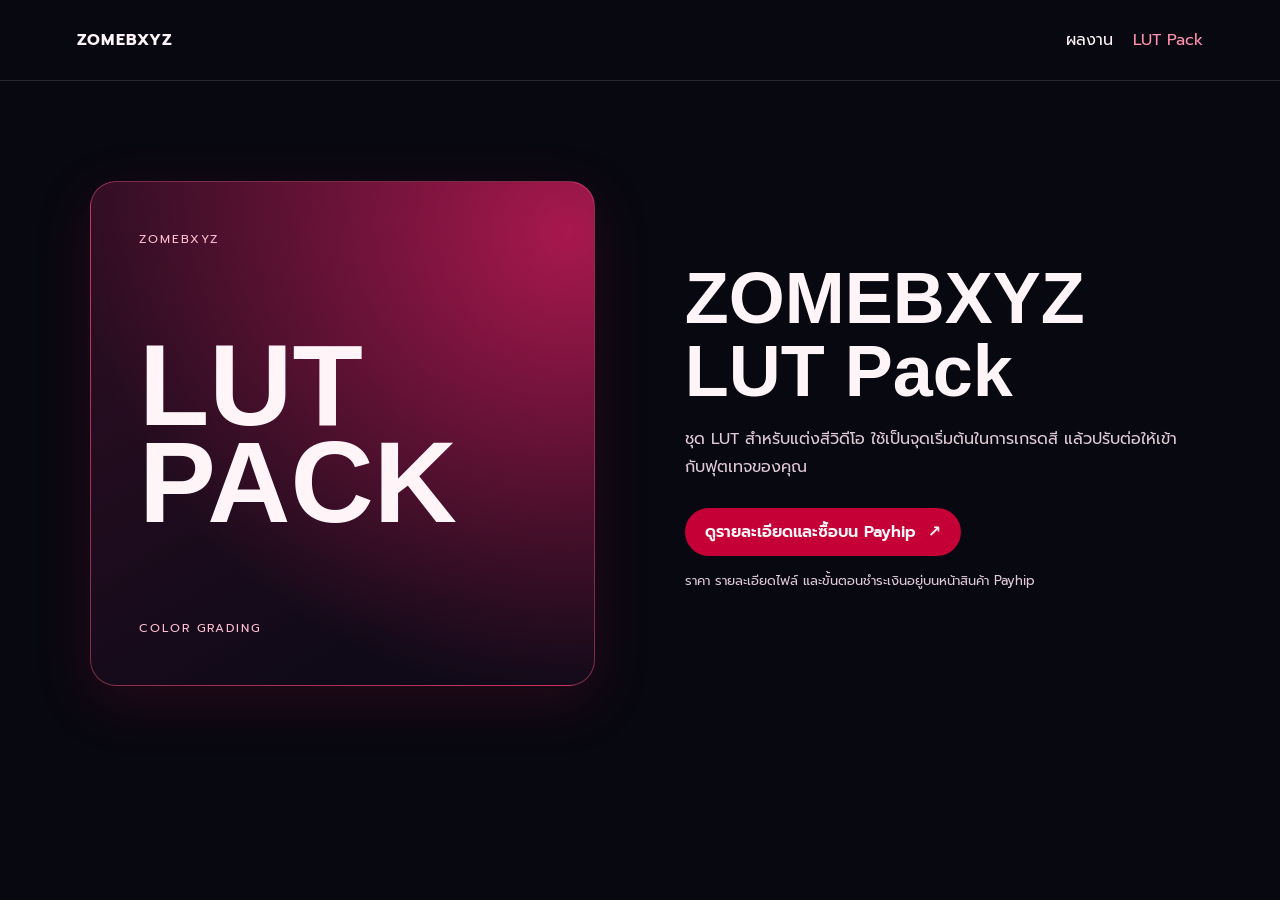
==== lut-pack.html @ b0e829d6 "Add LUT Pack storefront linking to Payhip" ====
<!doctype html>
<html lang="th">
<head>
  <meta charset="utf-8">
  <meta name="viewport" content="width=device-width, initial-scale=1">
  <meta name="description" content="LUT Pack จาก ZOMEBXYZ สำหรับแต่งสีวิดีโอ ดูรายละเอียดและซื้อผ่าน Payhip">
  <title>LUT Pack | ZOMEBXYZ</title>
  <link rel="preconnect" href="https://fonts.googleapis.com">
  <link rel="preconnect" href="https://fonts.gstatic.com" crossorigin>
  <link href="https://fonts.googleapis.com/css2?family=Prompt:wght@400;500;600;700&display=swap" rel="stylesheet">
  <link rel="stylesheet" href="lut-pack.css">
</head>
<body>
  <header class="shop-header">
    <a class="shop-brand" href="./">ZOMEBXYZ</a>
    <nav aria-label="เมนูหลัก">
      <a href="./#portfolio">ผลงาน</a>
      <a href="./lut-pack.html" aria-current="page">LUT Pack</a>
    </nav>
  </header>
  <main class="shop-main">
    <section class="product" aria-labelledby="product-title">
      <div class="product-cover" aria-hidden="true">
        <span>ZOMEBXYZ</span>
        <strong>LUT<br>PACK</strong>
        <span>COLOR GRADING</span>
      </div>
      <div class="product-copy">
        <h1 id="product-title">ZOMEBXYZ<br>LUT Pack</h1>
        <p>ชุด LUT สำหรับแต่งสีวิดีโอ ใช้เป็นจุดเริ่มต้นในการเกรดสี แล้วปรับต่อให้เข้ากับฟุตเทจของคุณ</p>
        <a class="buy-link" href="https://payhip.com/b/VjQ5W">ดูรายละเอียดและซื้อบน Payhip <span aria-hidden="true">↗</span></a>
        <p class="purchase-note">ราคา รายละเอียดไฟล์ และขั้นตอนชำระเงินอยู่บนหน้าสินค้า Payhip</p>
      </div>
    </section>
  </main>
</body>
</html>
---- lut-pack.css ----
:root {
  color-scheme: dark;
  font-family: Prompt, system-ui, sans-serif;
  color: #fff5f8;
  background: #080811;
}

* { box-sizing: border-box; }
body { margin: 0; }
a { color: inherit; }
a:focus-visible { outline: 2px solid #ff9ab4; outline-offset: 5px; }

.shop-header {
  display: flex;
  flex-wrap: wrap;
  align-items: center;
  justify-content: space-between;
  gap: 12px 24px;
  padding: 20px max(6vw, 20px);
  border-bottom: 1px solid #ffffff21;
}
.shop-header nav { display: flex; gap: 20px; }
.shop-header a { text-decoration: none; padding-block: 8px; }
.shop-brand { font-weight: 700; letter-spacing: .08em; }
[aria-current="page"] { color: #ff91ae; }

.shop-main { width: min(1100px, 90%); margin: clamp(34px, 8vw, 100px) auto; }
.product {
  display: grid;
  grid-template-columns: minmax(0, 1fr) minmax(0, 1fr);
  align-items: center;
  gap: clamp(28px, 7vw, 92px);
}
.product-cover {
  display: flex;
  flex-direction: column;
  justify-content: space-between;
  min-height: 310px;
  aspect-ratio: 1 / 1;
  padding: clamp(22px, 4vw, 48px);
  border: 1px solid #ff597d70;
  border-radius: 26px;
  background: radial-gradient(ellipse at 95% 10%, #a8184d, transparent 72%), linear-gradient(150deg, #300e24, #100a18 78%);
  box-shadow: 0 16px 56px #ba16432b;
}
.product-cover span { color: #ffc1d1; font-size: 12px; letter-spacing: .16em; }
.product-cover strong { font: 900 clamp(70px, 9vw, 125px)/.84 Impact, 'Arial Narrow', sans-serif; }
.product-copy h1 { margin: 0; font: 900 clamp(38px, 6vw, 72px)/1.02 Impact, 'Arial Narrow', sans-serif; }
.product-copy p { color: #e0cbd5; line-height: 1.8; }
.buy-link {
  display: inline-flex;
  align-items: center;
  gap: 12px;
  min-height: 48px;
  margin-top: 10px;
  padding: 10px 20px;
  border-radius: 30px;
  background: #c50037;
  font-weight: 600;
  text-decoration: none;
}
.buy-link:hover { background: #da1048; }
.purchase-note { font-size: 13px; }

@media (max-width: 660px) {
  .product { grid-template-columns: minmax(0, 1fr); }
  .product-cover { min-height: 230px; aspect-ratio: 5 / 4; }
}
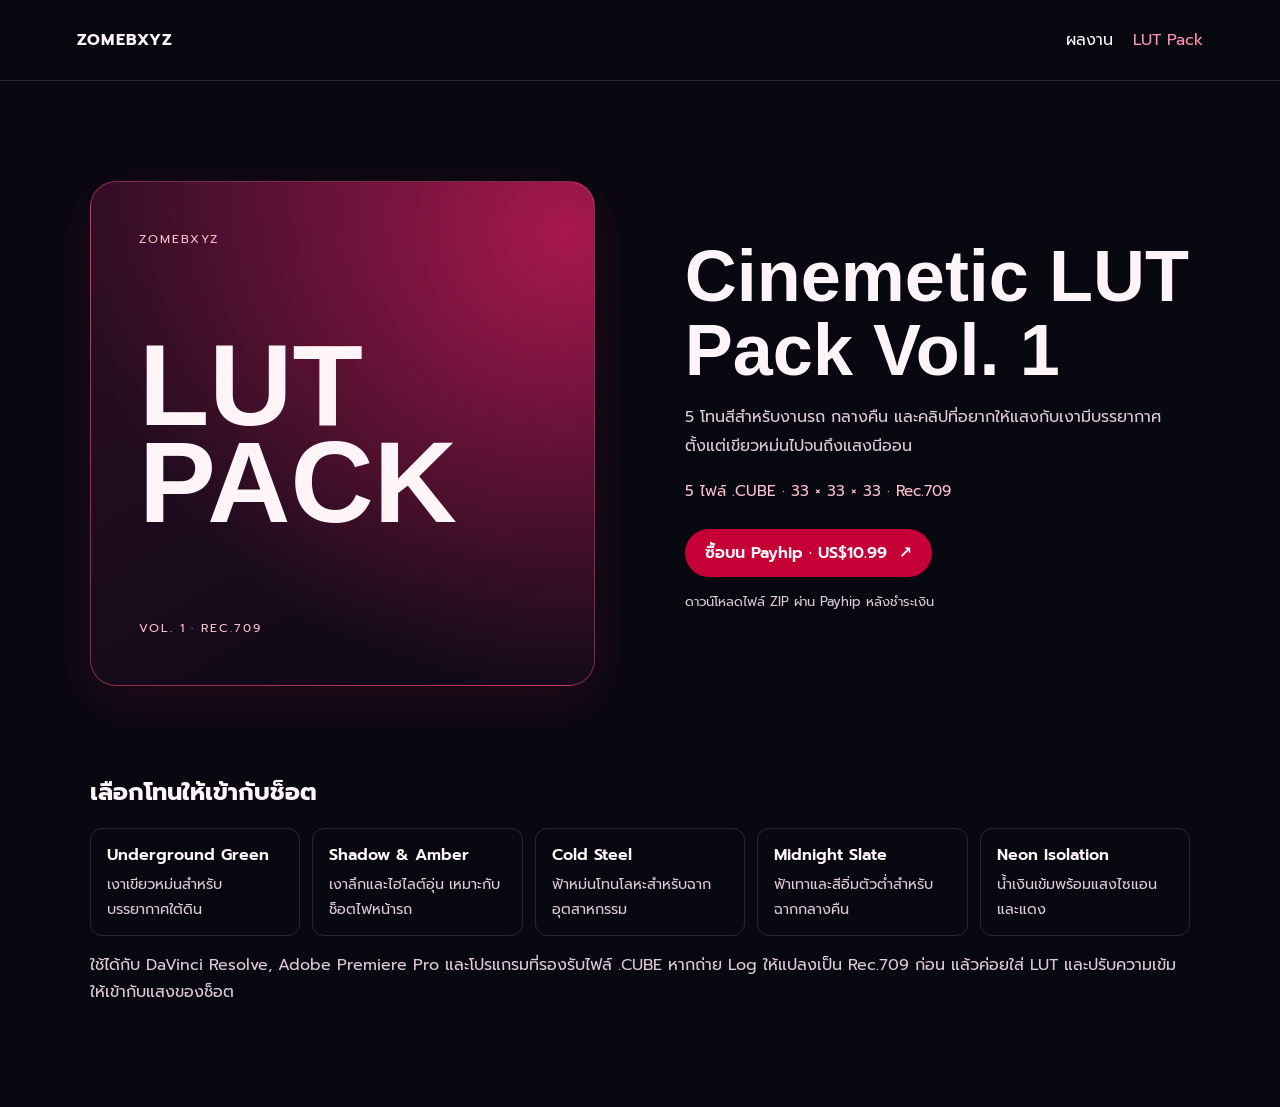
==== commit 2520ee13: "Update LUT storefront with verified product details" ====
--- a/lut-pack.html
+++ b/lut-pack.html
@@ -3,8 +3,8 @@
 <head>
   <meta charset="utf-8">
   <meta name="viewport" content="width=device-width, initial-scale=1">
-  <meta name="description" content="LUT Pack จาก ZOMEBXYZ สำหรับแต่งสีวิดีโอ ดูรายละเอียดและซื้อผ่าน Payhip">
-  <title>LUT Pack | ZOMEBXYZ</title>
+  <meta name="description" content="ZOMEBXYZ Cinemetic LUT Pack Vol. 1 รวม 5 โทนสีสำหรับฟุตเทจ Rec.709 พร้อมดาวน์โหลดผ่าน Payhip">
+  <title>Cinemetic LUT Pack Vol. 1 | ZOMEBXYZ</title>
   <link rel="preconnect" href="https://fonts.googleapis.com">
   <link rel="preconnect" href="https://fonts.gstatic.com" crossorigin>
   <link href="https://fonts.googleapis.com/css2?family=Prompt:wght@400;500;600;700&display=swap" rel="stylesheet">
@@ -23,14 +23,26 @@
       <div class="product-cover" aria-hidden="true">
         <span>ZOMEBXYZ</span>
         <strong>LUT<br>PACK</strong>
-        <span>COLOR GRADING</span>
+        <span>VOL. 1 · REC.709</span>
       </div>
       <div class="product-copy">
-        <h1 id="product-title">ZOMEBXYZ<br>LUT Pack</h1>
-        <p>ชุด LUT สำหรับแต่งสีวิดีโอ ใช้เป็นจุดเริ่มต้นในการเกรดสี แล้วปรับต่อให้เข้ากับฟุตเทจของคุณ</p>
-        <a class="buy-link" href="https://payhip.com/b/VjQ5W">ดูรายละเอียดและซื้อบน Payhip <span aria-hidden="true">↗</span></a>
-        <p class="purchase-note">ราคา รายละเอียดไฟล์ และขั้นตอนชำระเงินอยู่บนหน้าสินค้า Payhip</p>
+        <h1 id="product-title" lang="en">Cinemetic LUT Pack Vol. 1</h1>
+        <p>5 โทนสีสำหรับงานรถ กลางคืน และคลิปที่อยากให้แสงกับเงามีบรรยากาศ ตั้งแต่เขียวหม่นไปจนถึงแสงนีออน</p>
+        <p class="product-specs">5 ไฟล์ .CUBE · 33 × 33 × 33 · Rec.709</p>
+        <a class="buy-link" href="https://payhip.com/b/VjQ5W">ซื้อบน Payhip · US$10.99 <span aria-hidden="true">↗</span></a>
+        <p class="purchase-note">ดาวน์โหลดไฟล์ ZIP ผ่าน Payhip หลังชำระเงิน</p>
       </div>
+    </section>
+    <section class="product-details" aria-labelledby="looks-title">
+      <h2 id="looks-title">เลือกโทนให้เข้ากับช็อต</h2>
+      <dl class="looks">
+        <div><dt lang="en">Underground Green</dt><dd>เงาเขียวหม่นสำหรับบรรยากาศใต้ดิน</dd></div>
+        <div><dt lang="en">Shadow &amp; Amber</dt><dd>เงาลึกและไฮไลต์อุ่น เหมาะกับช็อตไฟหน้ารถ</dd></div>
+        <div><dt lang="en">Cold Steel</dt><dd>ฟ้าหม่นโทนโลหะสำหรับฉากอุตสาหกรรม</dd></div>
+        <div><dt lang="en">Midnight Slate</dt><dd>ฟ้าเทาและสีอิ่มตัวต่ำสำหรับฉากกลางคืน</dd></div>
+        <div><dt lang="en">Neon Isolation</dt><dd>น้ำเงินเข้มพร้อมแสงไซแอนและแดง</dd></div>
+      </dl>
+      <p>ใช้ได้กับ DaVinci Resolve, Adobe Premiere Pro และโปรแกรมที่รองรับไฟล์ .CUBE หากถ่าย Log ให้แปลงเป็น Rec.709 ก่อน แล้วค่อยใส่ LUT และปรับความเข้มให้เข้ากับแสงของช็อต</p>
     </section>
   </main>
 </body>
--- a/lut-pack.css
+++ b/lut-pack.css
@@ -61,6 +61,14 @@
 }
 .buy-link:hover { background: #da1048; }
 .purchase-note { font-size: 13px; }
+.product-copy .product-specs { color: #ffc1d1; font-size: .95rem; }
+.product-details { margin-top: clamp(44px, 8vw, 88px); }
+.product-details h2 { margin-bottom: 18px; }
+.product-details p, .looks dd { color: #e0cbd5; line-height: 1.7; }
+.looks { display: grid; grid-template-columns: repeat(auto-fit, minmax(min(190px, 100%), 1fr)); gap: 12px; }
+.looks div { padding: 14px 16px; border: 1px solid #ffffff21; border-radius: 12px; }
+.looks dt { font-weight: 600; }
+.looks dd { margin: 5px 0 0; font-size: .9rem; }
 
 @media (max-width: 660px) {
   .product { grid-template-columns: minmax(0, 1fr); }
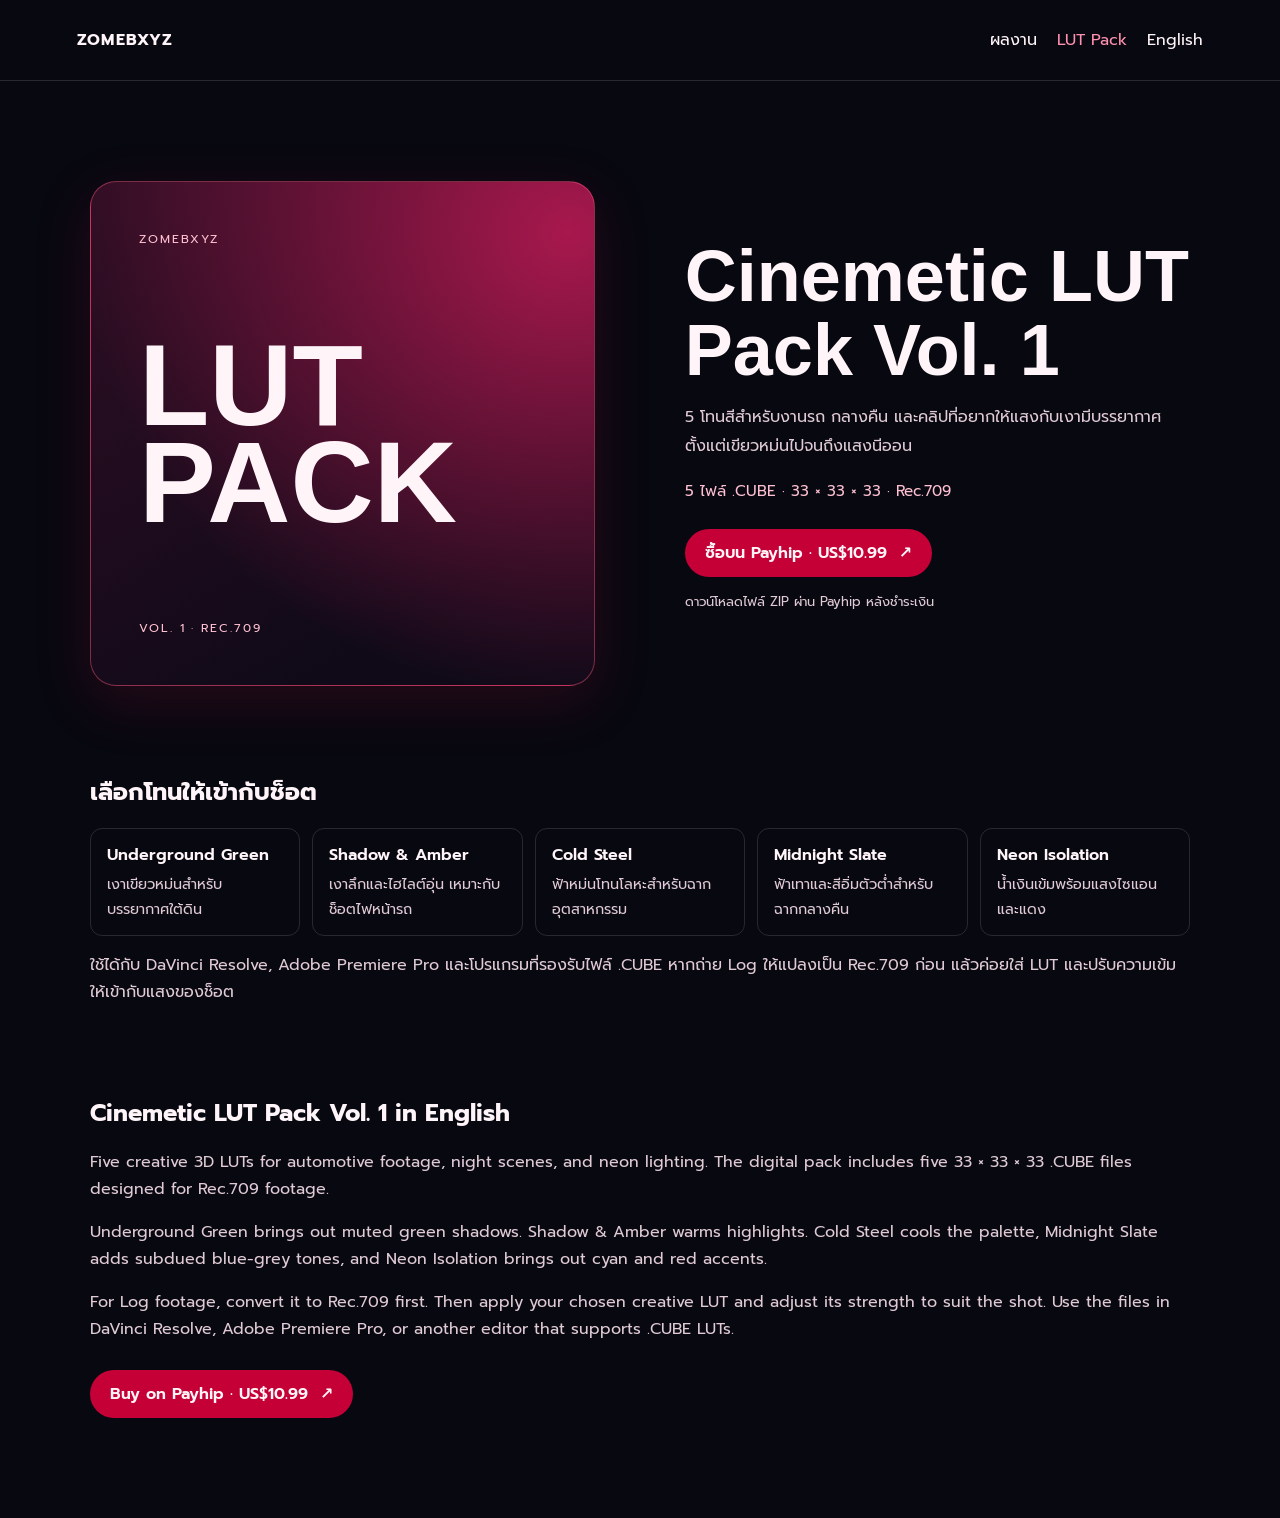
==== commit 3f428e9f: "Add English product details to the LUT storefront" ====
--- a/lut-pack.html
+++ b/lut-pack.html
@@ -16,6 +16,7 @@
     <nav aria-label="เมนูหลัก">
       <a href="./#portfolio">ผลงาน</a>
       <a href="./lut-pack.html" aria-current="page">LUT Pack</a>
+      <a href="#english" lang="en">English</a>
     </nav>
   </header>
   <main class="shop-main">
@@ -44,6 +45,13 @@
       </dl>
       <p>ใช้ได้กับ DaVinci Resolve, Adobe Premiere Pro และโปรแกรมที่รองรับไฟล์ .CUBE หากถ่าย Log ให้แปลงเป็น Rec.709 ก่อน แล้วค่อยใส่ LUT และปรับความเข้มให้เข้ากับแสงของช็อต</p>
     </section>
+    <section class="product-details" id="english" lang="en" aria-labelledby="english-title">
+      <h2 id="english-title">Cinemetic LUT Pack Vol. 1 in English</h2>
+      <p>Five creative 3D LUTs for automotive footage, night scenes, and neon lighting. The digital pack includes five 33 × 33 × 33 .CUBE files designed for Rec.709 footage.</p>
+      <p>Underground Green brings out muted green shadows. Shadow &amp; Amber warms highlights. Cold Steel cools the palette, Midnight Slate adds subdued blue-grey tones, and Neon Isolation brings out cyan and red accents.</p>
+      <p>For Log footage, convert it to Rec.709 first. Then apply your chosen creative LUT and adjust its strength to suit the shot. Use the files in DaVinci Resolve, Adobe Premiere Pro, or another editor that supports .CUBE LUTs.</p>
+      <a class="buy-link" href="https://payhip.com/b/VjQ5W">Buy on Payhip · US$10.99 <span aria-hidden="true">↗</span></a>
+    </section>
   </main>
 </body>
 </html>
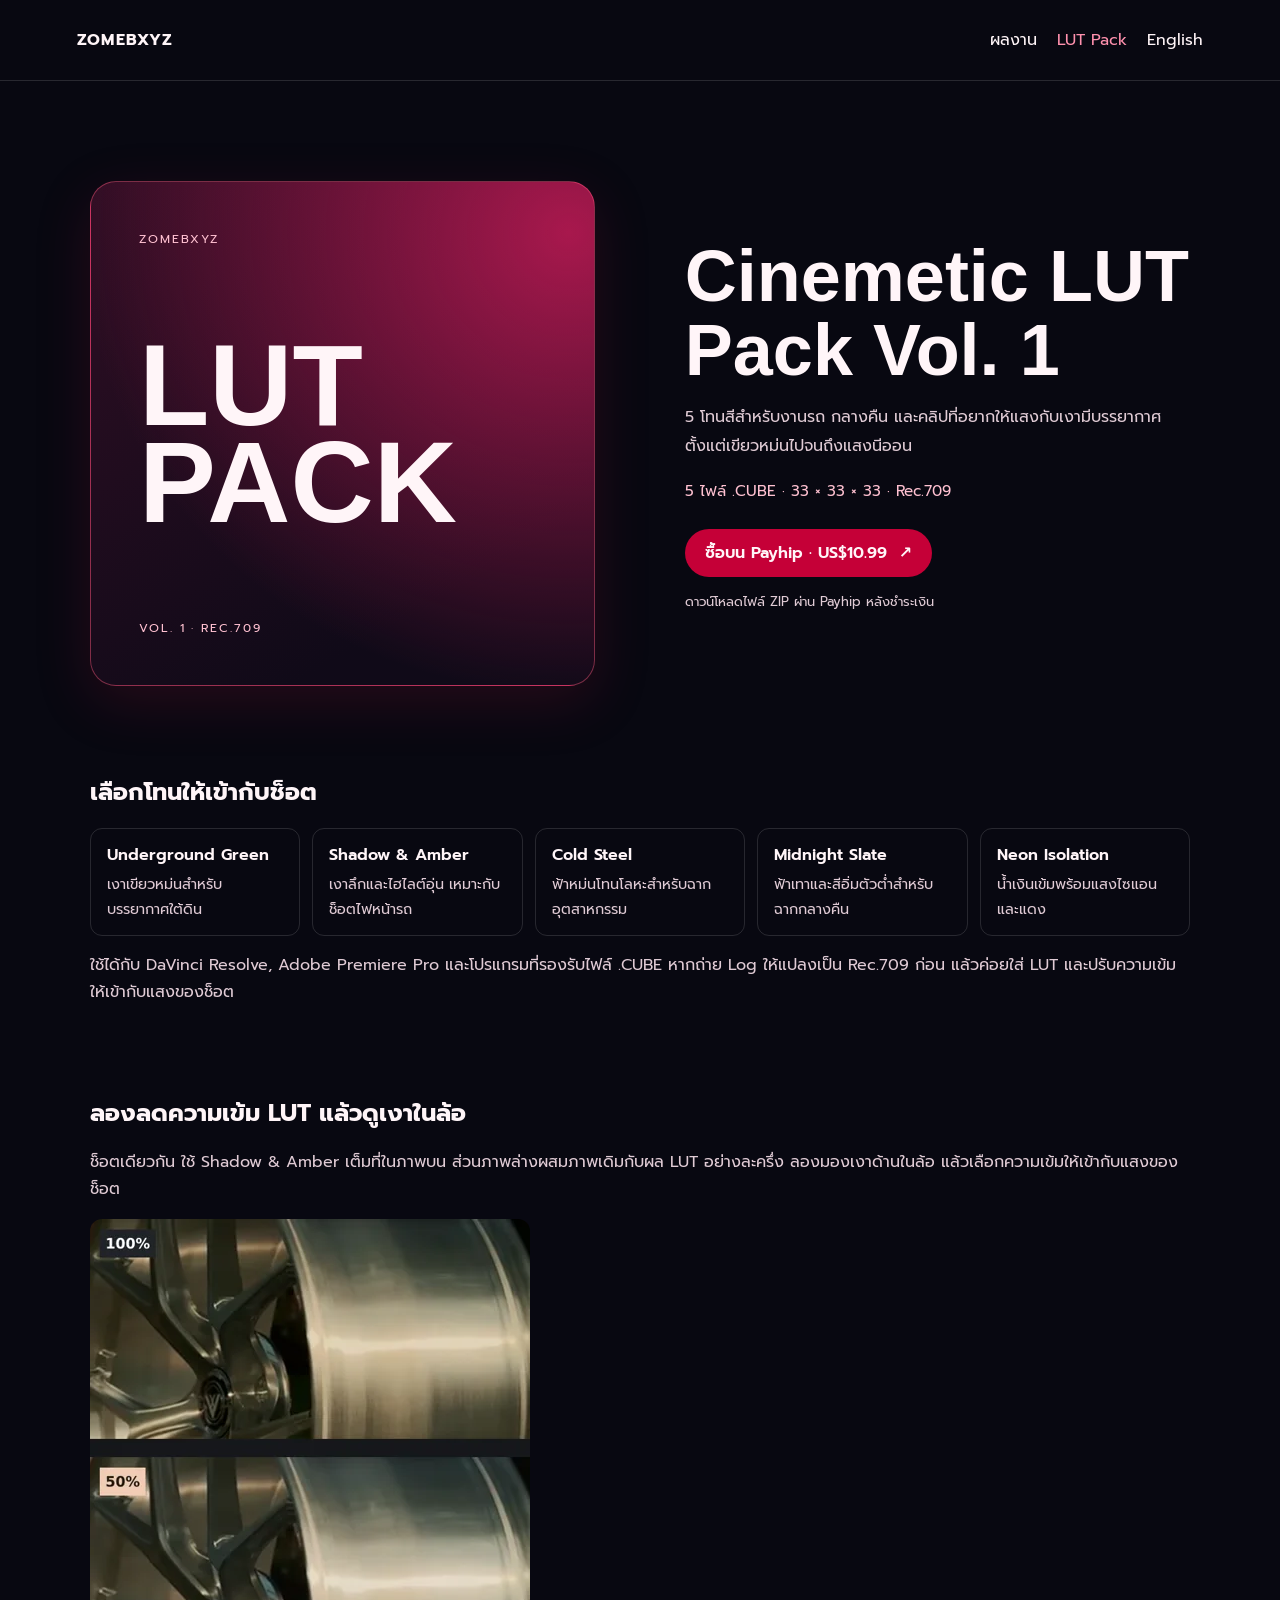
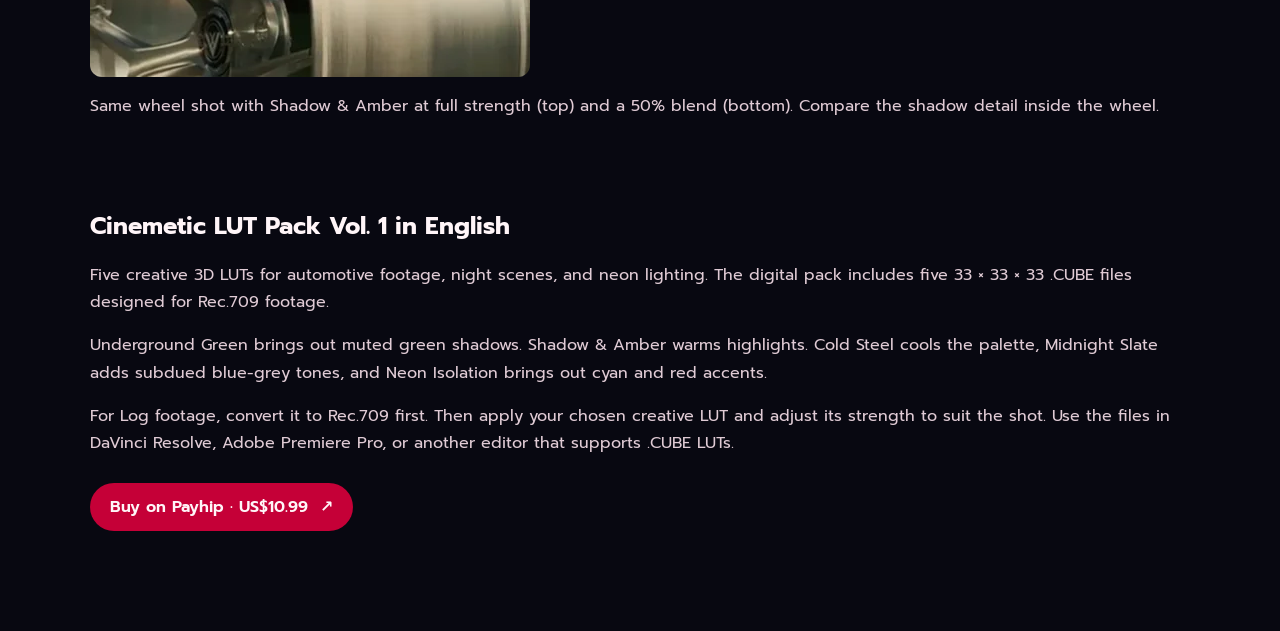
==== commit e7c10eb0: "Show Shadow & Amber strength comparison on LUT pack page" ====
--- a/lut-pack.html
+++ b/lut-pack.html
@@ -45,6 +45,14 @@
       </dl>
       <p>ใช้ได้กับ DaVinci Resolve, Adobe Premiere Pro และโปรแกรมที่รองรับไฟล์ .CUBE หากถ่าย Log ให้แปลงเป็น Rec.709 ก่อน แล้วค่อยใส่ LUT และปรับความเข้มให้เข้ากับแสงของช็อต</p>
     </section>
+    <section class="product-details" id="lut-demo" aria-labelledby="lut-demo-title">
+      <h2 id="lut-demo-title">ลองลดความเข้ม LUT แล้วดูเงาในล้อ</h2>
+      <p>ช็อตเดียวกัน ใช้ Shadow &amp; Amber เต็มที่ในภาพบน ส่วนภาพล่างผสมภาพเดิมกับผล LUT อย่างละครึ่ง ลองมองเงาด้านในล้อ แล้วเลือกความเข้มให้เข้ากับแสงของช็อต</p>
+      <img src="assets/lut-shadow-amber-strength.webp" width="440" height="458" loading="lazy" decoding="async"
+        style="display: block; max-width: 100%; height: auto; border-radius: 12px"
+        alt="ภาพเปรียบเทียบช็อตล้อเดียวกัน ด้านบน Shadow &amp; Amber 100% ด้านล่าง 50%">
+      <p lang="en">Same wheel shot with Shadow &amp; Amber at full strength (top) and a 50% blend (bottom). Compare the shadow detail inside the wheel.</p>
+    </section>
     <section class="product-details" id="english" lang="en" aria-labelledby="english-title">
       <h2 id="english-title">Cinemetic LUT Pack Vol. 1 in English</h2>
       <p>Five creative 3D LUTs for automotive footage, night scenes, and neon lighting. The digital pack includes five 33 × 33 × 33 .CUBE files designed for Rec.709 footage.</p>
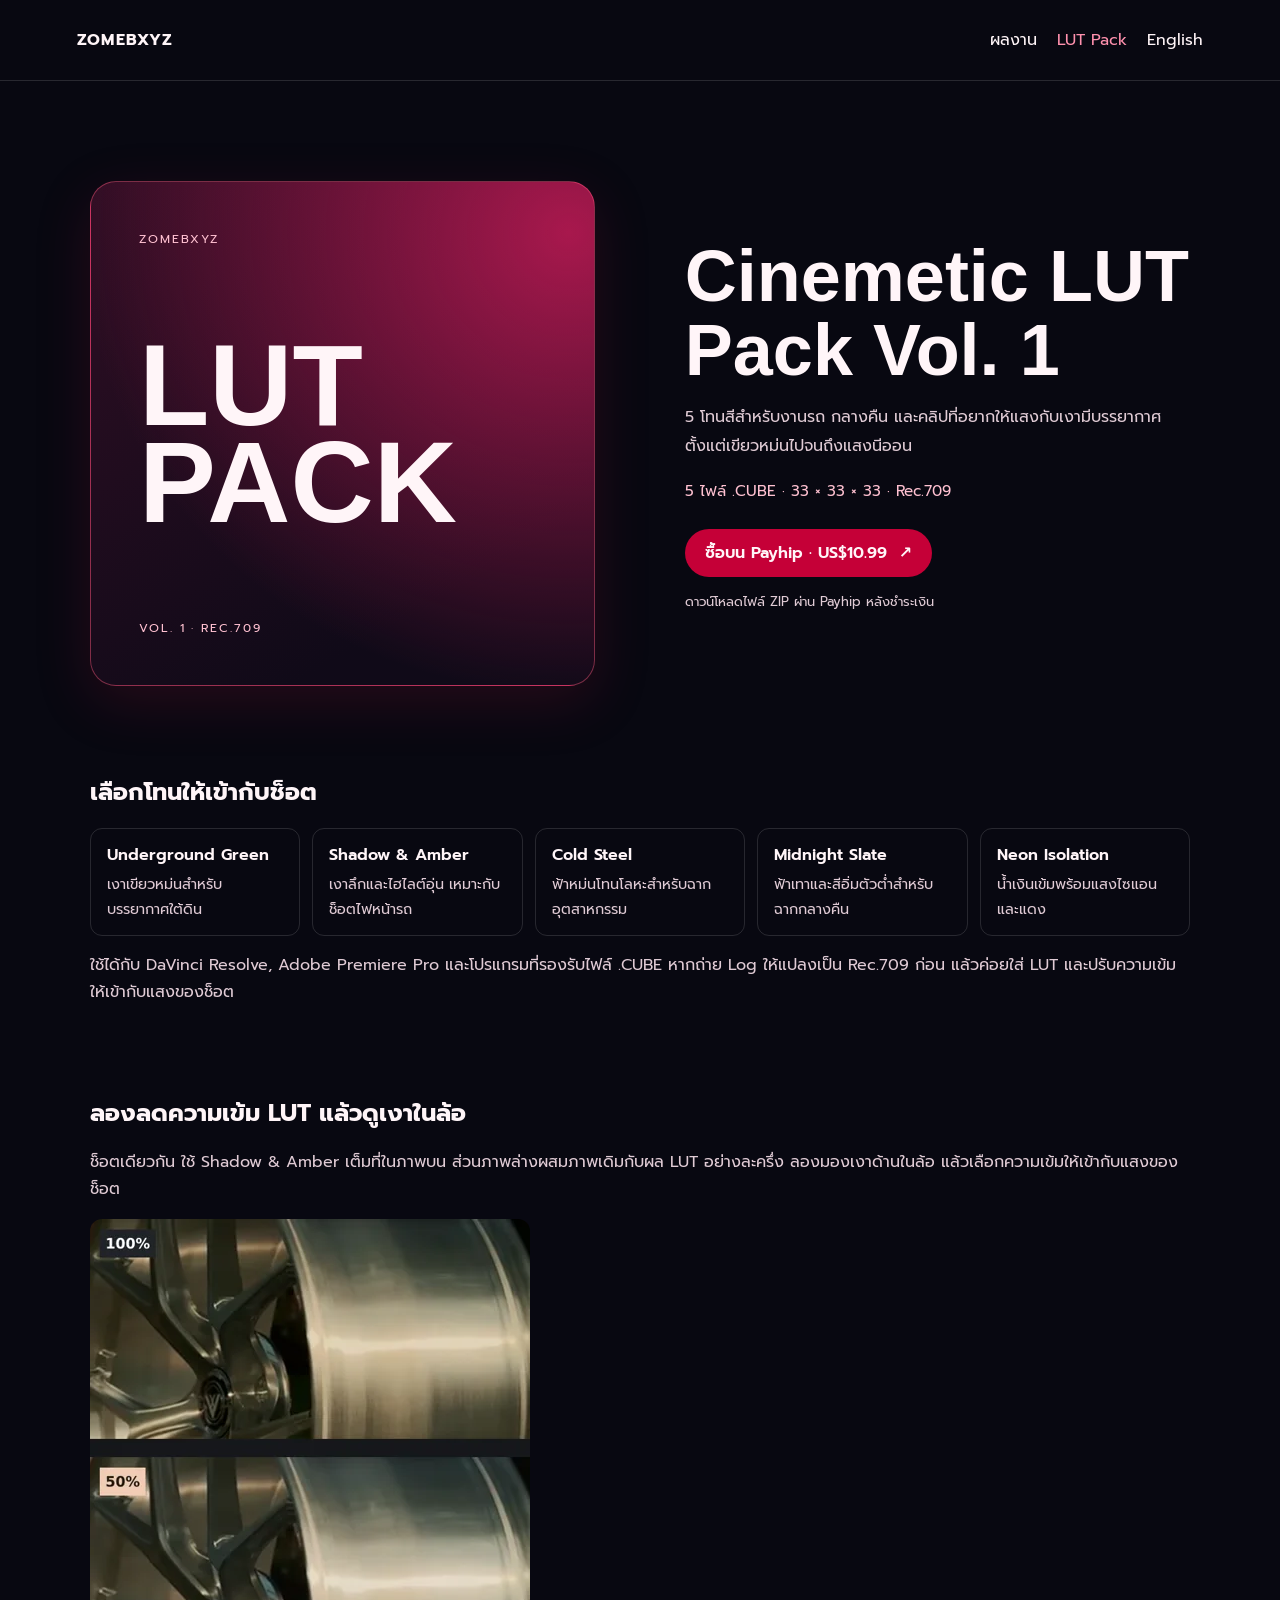
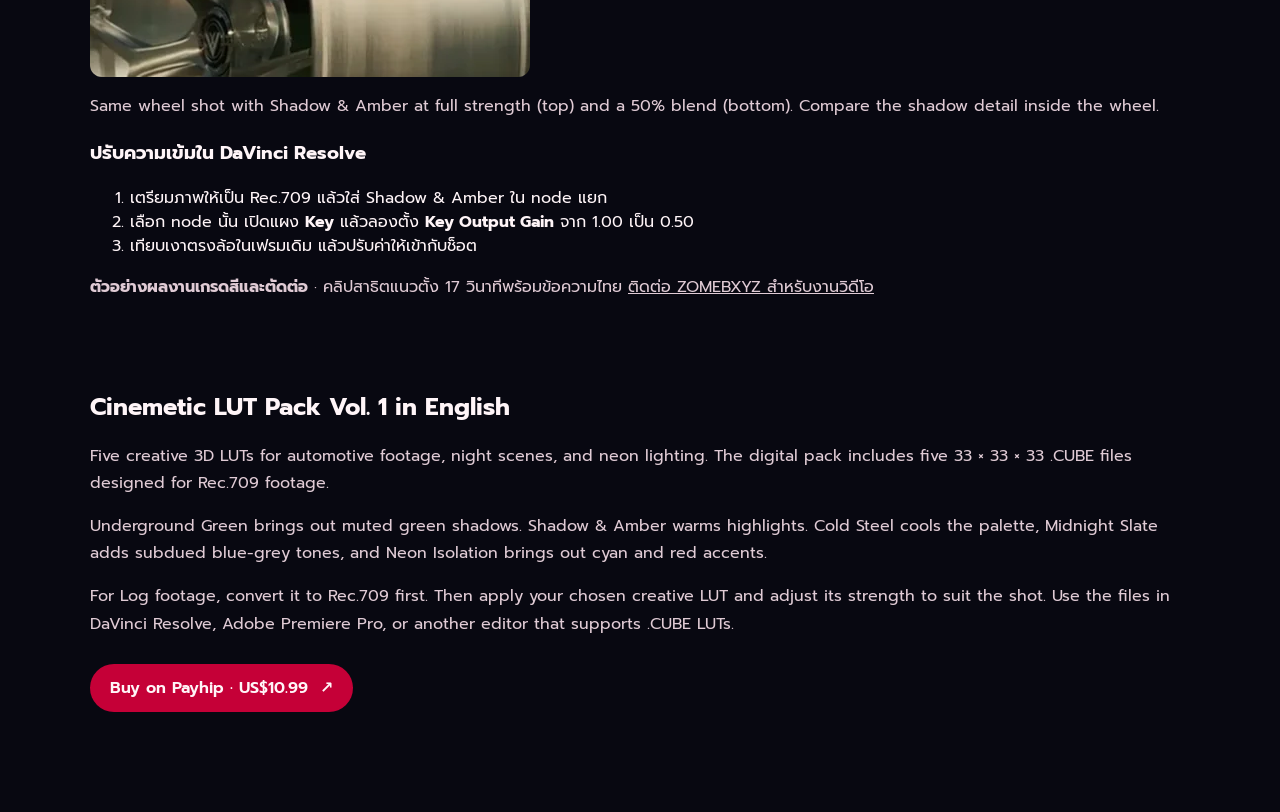
==== commit 40bd859b: "Add Resolve LUT-strength steps and portfolio contact to the wheel study" ====
--- a/lut-pack.html
+++ b/lut-pack.html
@@ -52,6 +52,13 @@
         style="display: block; max-width: 100%; height: auto; border-radius: 12px"
         alt="ภาพเปรียบเทียบช็อตล้อเดียวกัน ด้านบน Shadow &amp; Amber 100% ด้านล่าง 50%">
       <p lang="en">Same wheel shot with Shadow &amp; Amber at full strength (top) and a 50% blend (bottom). Compare the shadow detail inside the wheel.</p>
+      <h3 id="resolve-lut-strength">ปรับความเข้มใน DaVinci Resolve</h3>
+      <ol>
+        <li>เตรียมภาพให้เป็น Rec.709 แล้วใส่ Shadow &amp; Amber ใน node แยก</li>
+        <li>เลือก node นั้น เปิดแผง <strong>Key</strong> แล้วลองตั้ง <strong>Key Output Gain</strong> จาก 1.00 เป็น 0.50</li>
+        <li>เทียบเงาตรงล้อในเฟรมเดิม แล้วปรับค่าให้เข้ากับช็อต</li>
+      </ol>
+      <p><strong>ตัวอย่างผลงานเกรดสีและตัดต่อ</strong> · คลิปสาธิตแนวตั้ง 17 วินาทีพร้อมข้อความไทย <a href="./#contact">ติดต่อ ZOMEBXYZ สำหรับงานวิดีโอ</a></p>
     </section>
     <section class="product-details" id="english" lang="en" aria-labelledby="english-title">
       <h2 id="english-title">Cinemetic LUT Pack Vol. 1 in English</h2>
